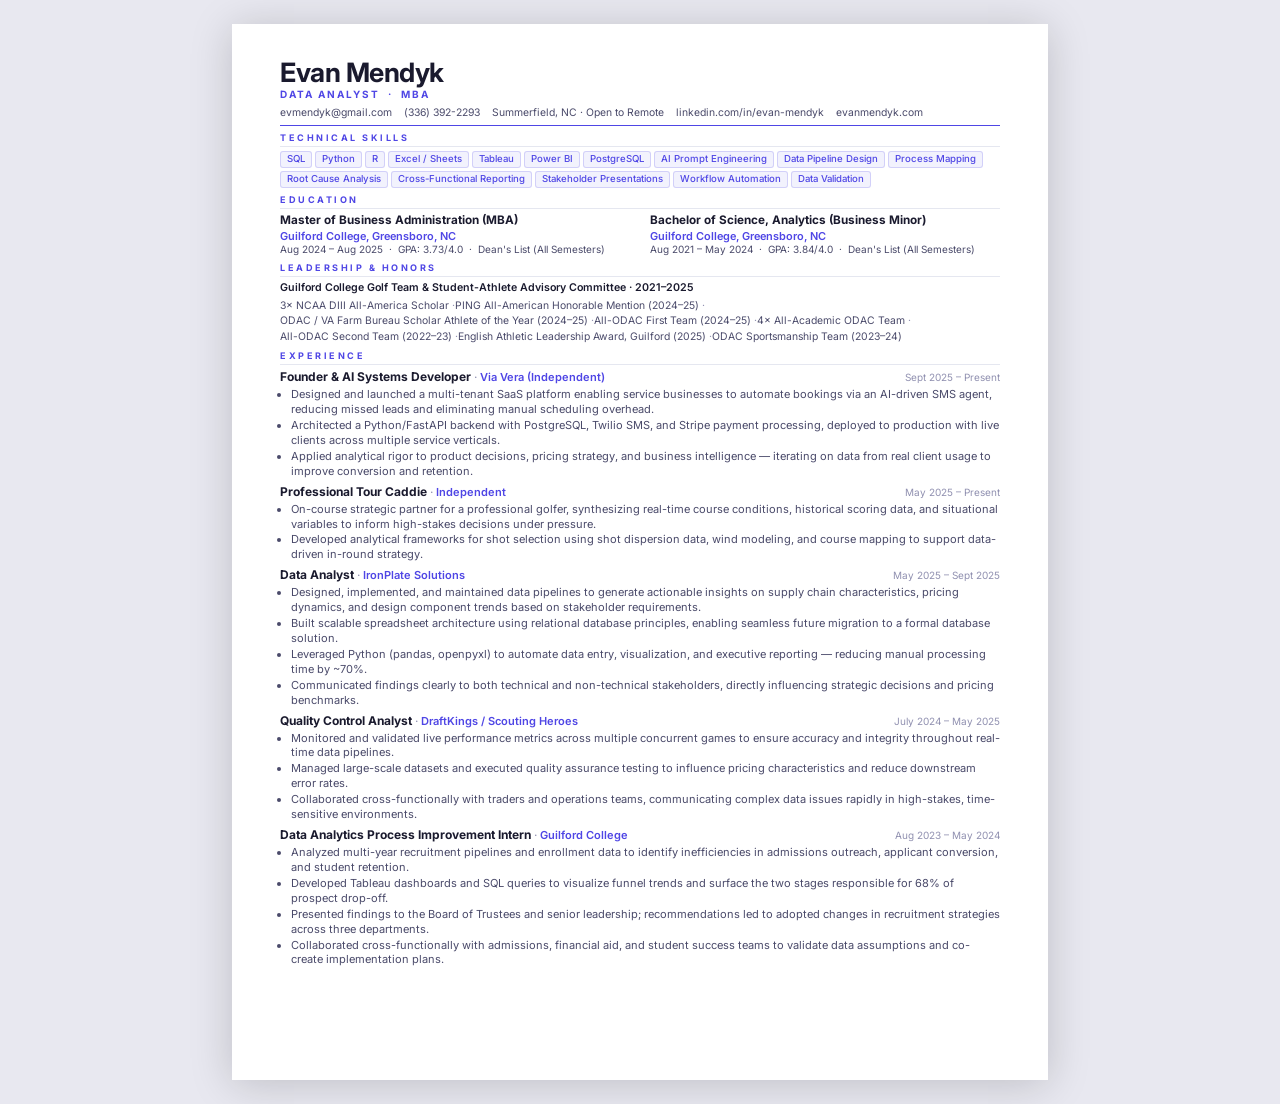
==== EvanMendyk_Resume.html @ d30ada5a "Add full portfolio with all project case studies" ====
<!DOCTYPE html>
<html lang="en">
<head>
  <meta charset="UTF-8">
  <meta name="viewport" content="width=device-width, initial-scale=1.0">
  <title>Evan Mendyk — Resume</title>
  <link href="https://fonts.googleapis.com/css2?family=Inter:wght@300;400;500;600;700&display=swap" rel="stylesheet">
  <style>
    :root {
      --accent: #4f46e5;
      --text: #1a1a2e;
      --muted: #4a4a6a;
      --dim: #9090b0;
      --border: #e5e7f0;
    }
    * { box-sizing: border-box; margin: 0; padding: 0; }

    body {
      font-family: 'Inter', sans-serif;
      background: #e8e8f0;
      display: flex;
      justify-content: center;
      padding: 24px;
    }

    .page-wrapper {
      width: 8.5in;
      height: 11in;
      overflow: hidden;
      box-shadow: 0 4px 40px rgba(0,0,0,0.18);
      flex-shrink: 0;
    }

    .page {
      width: 8.5in;
      height: 11in;
      background: #fff;
      padding: 0.36in 0.50in 0.28in;
      font-size: 9pt;
      line-height: 1.33;
      color: var(--text);
    }

    /* ── HEADER ── */
    .header {
      border-bottom: 1.5px solid var(--accent);
      padding-bottom: 6px;
      margin-bottom: 6px;
    }
    .name { font-size: 20pt; font-weight: 700; letter-spacing: -0.5px; line-height: 1; }
    .tagline { font-size: 7.5pt; color: var(--accent); font-weight: 700; letter-spacing: 2px; text-transform: uppercase; margin: 3px 0 4px; }
    .contact-row { display: flex; flex-wrap: wrap; gap: 1px 12px; font-size: 7.8pt; color: var(--muted); }
    .contact-row a { color: var(--muted); text-decoration: none; }

    /* ── SECTION ── */
    .section { margin-bottom: 6px; }
    .section-title {
      font-size: 6.8pt; font-weight: 700; letter-spacing: 2.5px;
      text-transform: uppercase; color: var(--accent);
      border-bottom: 1px solid var(--border);
      padding-bottom: 2px; margin-bottom: 4px;
    }

    /* ── SKILLS ── */
    .skills-list { display: flex; flex-wrap: wrap; gap: 3px; }
    .skill-tag {
      background: rgba(79,70,229,0.07); border: 1px solid rgba(79,70,229,0.2);
      color: var(--accent); padding: 1px 6px; border-radius: 3px;
      font-size: 7.2pt; font-weight: 500;
    }

    /* ── EDUCATION TWO-COL ── */
    .edu-grid {
      display: grid;
      grid-template-columns: 1fr 1fr;
      gap: 0 20px;
    }
    .edu-item { }
    .edu-degree { font-size: 8.8pt; font-weight: 700; }
    .edu-school { font-size: 8.2pt; color: var(--accent); font-weight: 600; }
    .edu-meta { font-size: 7.5pt; color: var(--muted); }

    /* ── HONORS (compact inline) ── */
    .honors-intro { font-size: 8pt; font-weight: 600; color: var(--text); margin-bottom: 3px; }
    .honors-list {
      display: flex; flex-wrap: wrap; gap: 2px 0;
      font-size: 7.8pt; color: var(--muted);
    }
    .honors-list span::after { content: ' · '; color: var(--dim); }
    .honors-list span:last-child::after { content: ''; }

    /* ── EXPERIENCE ── */
    .job { margin-bottom: 5px; }
    .job-header {
      display: flex; justify-content: space-between;
      align-items: baseline; gap: 4px;
    }
    .job-left { flex: 1; min-width: 0; }
    .job-title { font-size: 9pt; font-weight: 700; }
    .job-company { font-size: 8.3pt; color: var(--accent); font-weight: 600; }
    .sep { color: var(--dim); }
    .job-date { font-size: 7.5pt; color: var(--dim); white-space: nowrap; flex-shrink: 0; }
    .job ul { margin-top: 2px; padding-left: 11px; list-style: disc; }
    .job li { font-size: 8.3pt; color: var(--muted); line-height: 1.35; margin-bottom: 1px; }

    /* ── PRINT ── */
    @media print {
      body { background: white; padding: 0; display: block; }
      .page-wrapper { box-shadow: none; width: 100%; height: auto; overflow: visible; }
      .page { width: 100%; height: auto; }
    }
    @page { size: letter; margin: 0; }
  </style>
</head>
<body>
<div class="page-wrapper">
<div class="page">

  <!-- HEADER -->
  <div class="header">
    <div class="name">Evan Mendyk</div>
    <div class="tagline">Data Analyst &nbsp;·&nbsp; MBA</div>
    <div class="contact-row">
      <span>evmendyk@gmail.com</span>
      <span>(336) 392-2293</span>
      <span>Summerfield, NC · Open to Remote</span>
      <span><a href="https://www.linkedin.com/in/evan-mendyk-15996b225">linkedin.com/in/evan-mendyk</a></span>
      <span><a href="https://evanmendyk.com">evanmendyk.com</a></span>
    </div>
  </div>

  <!-- TECHNICAL SKILLS -->
  <div class="section">
    <div class="section-title">Technical Skills</div>
    <div class="skills-list">
      <span class="skill-tag">SQL</span>
      <span class="skill-tag">Python</span>
      <span class="skill-tag">R</span>
      <span class="skill-tag">Excel / Sheets</span>
      <span class="skill-tag">Tableau</span>
      <span class="skill-tag">Power BI</span>
      <span class="skill-tag">PostgreSQL</span>
      <span class="skill-tag">AI Prompt Engineering</span>
      <span class="skill-tag">Data Pipeline Design</span>
      <span class="skill-tag">Process Mapping</span>
      <span class="skill-tag">Root Cause Analysis</span>
      <span class="skill-tag">Cross-Functional Reporting</span>
      <span class="skill-tag">Stakeholder Presentations</span>
      <span class="skill-tag">Workflow Automation</span>
      <span class="skill-tag">Data Validation</span>
    </div>
  </div>

  <!-- EDUCATION -->
  <div class="section">
    <div class="section-title">Education</div>
    <div class="edu-grid">
      <div class="edu-item">
        <div class="edu-degree">Master of Business Administration (MBA)</div>
        <div class="edu-school">Guilford College, Greensboro, NC</div>
        <div class="edu-meta">Aug 2024 – Aug 2025 &nbsp;·&nbsp; GPA: 3.73/4.0 &nbsp;·&nbsp; Dean's List (All Semesters)</div>
      </div>
      <div class="edu-item">
        <div class="edu-degree">Bachelor of Science, Analytics (Business Minor)</div>
        <div class="edu-school">Guilford College, Greensboro, NC</div>
        <div class="edu-meta">Aug 2021 – May 2024 &nbsp;·&nbsp; GPA: 3.84/4.0 &nbsp;·&nbsp; Dean's List (All Semesters)</div>
      </div>
    </div>
  </div>

  <!-- LEADERSHIP & HONORS -->
  <div class="section">
    <div class="section-title">Leadership &amp; Honors</div>
    <div class="honors-intro">Guilford College Golf Team &amp; Student-Athlete Advisory Committee · 2021–2025</div>
    <div class="honors-list">
      <span>3× NCAA DIII All-America Scholar</span>
      <span>PING All-American Honorable Mention (2024–25)</span>
      <span>ODAC / VA Farm Bureau Scholar Athlete of the Year (2024–25)</span>
      <span>All-ODAC First Team (2024–25)</span>
      <span>4× All-Academic ODAC Team</span>
      <span>All-ODAC Second Team (2022–23)</span>
      <span>English Athletic Leadership Award, Guilford (2025)</span>
      <span>ODAC Sportsmanship Team (2023–24)</span>
    </div>
  </div>

  <!-- EXPERIENCE -->
  <div class="section">
    <div class="section-title">Experience</div>

    <div class="job">
      <div class="job-header">
        <div class="job-left">
          <span class="job-title">Founder &amp; AI Systems Developer</span>
          <span class="sep"> · </span>
          <span class="job-company">Via Vera (Independent)</span>
        </div>
        <span class="job-date">Sept 2025 – Present</span>
      </div>
      <ul>
        <li>Designed and launched a multi-tenant SaaS platform enabling service businesses to automate bookings via an AI-driven SMS agent, reducing missed leads and eliminating manual scheduling overhead.</li>
        <li>Architected a Python/FastAPI backend with PostgreSQL, Twilio SMS, and Stripe payment processing, deployed to production with live clients across multiple service verticals.</li>
        <li>Applied analytical rigor to product decisions, pricing strategy, and business intelligence — iterating on data from real client usage to improve conversion and retention.</li>
      </ul>
    </div>

    <div class="job">
      <div class="job-header">
        <div class="job-left">
          <span class="job-title">Professional Tour Caddie</span>
          <span class="sep"> · </span>
          <span class="job-company">Independent</span>
        </div>
        <span class="job-date">May 2025 – Present</span>
      </div>
      <ul>
        <li>On-course strategic partner for a professional golfer, synthesizing real-time course conditions, historical scoring data, and situational variables to inform high-stakes decisions under pressure.</li>
        <li>Developed analytical frameworks for shot selection using shot dispersion data, wind modeling, and course mapping to support data-driven in-round strategy.</li>
      </ul>
    </div>

    <div class="job">
      <div class="job-header">
        <div class="job-left">
          <span class="job-title">Data Analyst</span>
          <span class="sep"> · </span>
          <span class="job-company">IronPlate Solutions</span>
        </div>
        <span class="job-date">May 2025 – Sept 2025</span>
      </div>
      <ul>
        <li>Designed, implemented, and maintained data pipelines to generate actionable insights on supply chain characteristics, pricing dynamics, and design component trends based on stakeholder requirements.</li>
        <li>Built scalable spreadsheet architecture using relational database principles, enabling seamless future migration to a formal database solution.</li>
        <li>Leveraged Python (pandas, openpyxl) to automate data entry, visualization, and executive reporting — reducing manual processing time by ~70%.</li>
        <li>Communicated findings clearly to both technical and non-technical stakeholders, directly influencing strategic decisions and pricing benchmarks.</li>
      </ul>
    </div>

    <div class="job">
      <div class="job-header">
        <div class="job-left">
          <span class="job-title">Quality Control Analyst</span>
          <span class="sep"> · </span>
          <span class="job-company">DraftKings / Scouting Heroes</span>
        </div>
        <span class="job-date">July 2024 – May 2025</span>
      </div>
      <ul>
        <li>Monitored and validated live performance metrics across multiple concurrent games to ensure accuracy and integrity throughout real-time data pipelines.</li>
        <li>Managed large-scale datasets and executed quality assurance testing to influence pricing characteristics and reduce downstream error rates.</li>
        <li>Collaborated cross-functionally with traders and operations teams, communicating complex data issues rapidly in high-stakes, time-sensitive environments.</li>
      </ul>
    </div>

    <div class="job">
      <div class="job-header">
        <div class="job-left">
          <span class="job-title">Data Analytics Process Improvement Intern</span>
          <span class="sep"> · </span>
          <span class="job-company">Guilford College</span>
        </div>
        <span class="job-date">Aug 2023 – May 2024</span>
      </div>
      <ul>
        <li>Analyzed multi-year recruitment pipelines and enrollment data to identify inefficiencies in admissions outreach, applicant conversion, and student retention.</li>
        <li>Developed Tableau dashboards and SQL queries to visualize funnel trends and surface the two stages responsible for 68% of prospect drop-off.</li>
        <li>Presented findings to the Board of Trustees and senior leadership; recommendations led to adopted changes in recruitment strategies across three departments.</li>
        <li>Collaborated cross-functionally with admissions, financial aid, and student success teams to validate data assumptions and co-create implementation plans.</li>
      </ul>
    </div>

  </div>

</div><!-- .page -->
</div><!-- .page-wrapper -->
</body>
</html>
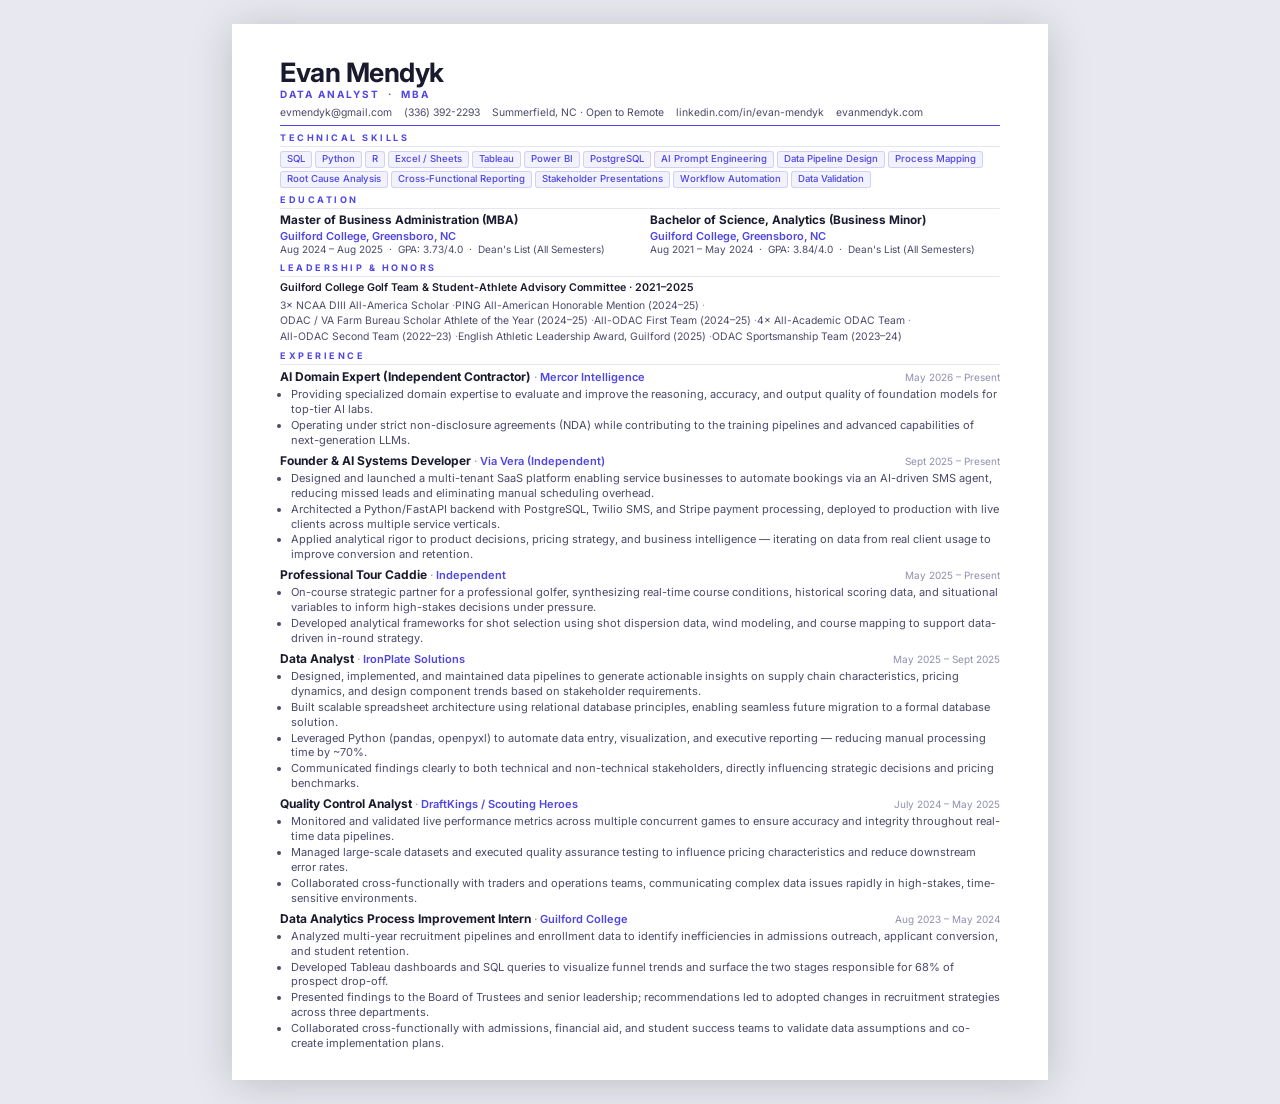
==== commit 5eb4af07: "Add Mercor Intelligence experience" ====
--- a/EvanMendyk_Resume.html
+++ b/EvanMendyk_Resume.html
@@ -191,6 +191,20 @@
     <div class="job">
       <div class="job-header">
         <div class="job-left">
+          <span class="job-title">AI Domain Expert (Independent Contractor)</span>
+          <span class="sep"> · </span>
+          <span class="job-company">Mercor Intelligence</span>
+        </div>
+        <span class="job-date">May 2026 – Present</span>
+      </div>
+      <ul>
+        <li>Providing specialized domain expertise to evaluate and improve the reasoning, accuracy, and output quality of foundation models for top-tier AI labs.</li>
+        <li>Operating under strict non-disclosure agreements (NDA) while contributing to the training pipelines and advanced capabilities of next-generation LLMs.</li>
+      </ul>
+    </div>
+    <div class="job">
+      <div class="job-header">
+        <div class="job-left">
           <span class="job-title">Founder &amp; AI Systems Developer</span>
           <span class="sep"> · </span>
           <span class="job-company">Via Vera (Independent)</span>
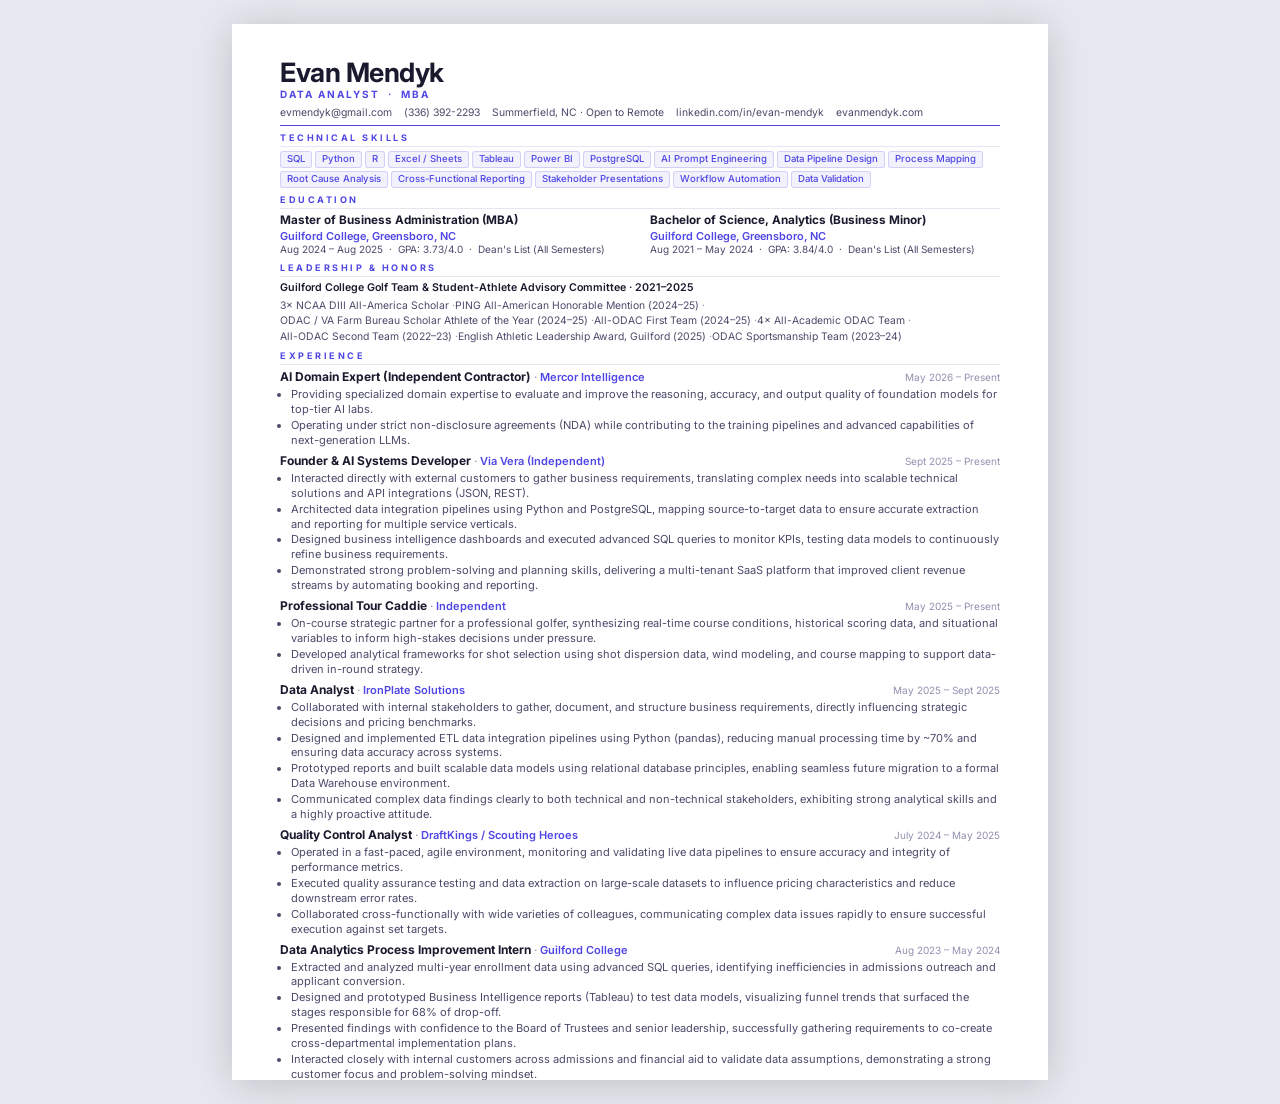
==== commit 96b4fbe0: "Tailor resume and portfolio for Business Solutions Analyst role" ====
--- a/EvanMendyk_Resume.html
+++ b/EvanMendyk_Resume.html
@@ -212,9 +212,10 @@
         <span class="job-date">Sept 2025 – Present</span>
       </div>
       <ul>
-        <li>Designed and launched a multi-tenant SaaS platform enabling service businesses to automate bookings via an AI-driven SMS agent, reducing missed leads and eliminating manual scheduling overhead.</li>
-        <li>Architected a Python/FastAPI backend with PostgreSQL, Twilio SMS, and Stripe payment processing, deployed to production with live clients across multiple service verticals.</li>
-        <li>Applied analytical rigor to product decisions, pricing strategy, and business intelligence — iterating on data from real client usage to improve conversion and retention.</li>
+        <li>Interacted directly with external customers to gather business requirements, translating complex needs into scalable technical solutions and API integrations (JSON, REST).</li>
+        <li>Architected data integration pipelines using Python and PostgreSQL, mapping source-to-target data to ensure accurate extraction and reporting for multiple service verticals.</li>
+        <li>Designed business intelligence dashboards and executed advanced SQL queries to monitor KPIs, testing data models to continuously refine business requirements.</li>
+        <li>Demonstrated strong problem-solving and planning skills, delivering a multi-tenant SaaS platform that improved client revenue streams by automating booking and reporting.</li>
       </ul>
     </div>
 
@@ -243,10 +244,10 @@
         <span class="job-date">May 2025 – Sept 2025</span>
       </div>
       <ul>
-        <li>Designed, implemented, and maintained data pipelines to generate actionable insights on supply chain characteristics, pricing dynamics, and design component trends based on stakeholder requirements.</li>
-        <li>Built scalable spreadsheet architecture using relational database principles, enabling seamless future migration to a formal database solution.</li>
-        <li>Leveraged Python (pandas, openpyxl) to automate data entry, visualization, and executive reporting — reducing manual processing time by ~70%.</li>
-        <li>Communicated findings clearly to both technical and non-technical stakeholders, directly influencing strategic decisions and pricing benchmarks.</li>
+        <li>Collaborated with internal stakeholders to gather, document, and structure business requirements, directly influencing strategic decisions and pricing benchmarks.</li>
+        <li>Designed and implemented ETL data integration pipelines using Python (pandas), reducing manual processing time by ~70% and ensuring data accuracy across systems.</li>
+        <li>Prototyped reports and built scalable data models using relational database principles, enabling seamless future migration to a formal Data Warehouse environment.</li>
+        <li>Communicated complex data findings clearly to both technical and non-technical stakeholders, exhibiting strong analytical skills and a highly proactive attitude.</li>
       </ul>
     </div>
 
@@ -260,9 +261,9 @@
         <span class="job-date">July 2024 – May 2025</span>
       </div>
       <ul>
-        <li>Monitored and validated live performance metrics across multiple concurrent games to ensure accuracy and integrity throughout real-time data pipelines.</li>
-        <li>Managed large-scale datasets and executed quality assurance testing to influence pricing characteristics and reduce downstream error rates.</li>
-        <li>Collaborated cross-functionally with traders and operations teams, communicating complex data issues rapidly in high-stakes, time-sensitive environments.</li>
+        <li>Operated in a fast-paced, agile environment, monitoring and validating live data pipelines to ensure accuracy and integrity of performance metrics.</li>
+        <li>Executed quality assurance testing and data extraction on large-scale datasets to influence pricing characteristics and reduce downstream error rates.</li>
+        <li>Collaborated cross-functionally with wide varieties of colleagues, communicating complex data issues rapidly to ensure successful execution against set targets.</li>
       </ul>
     </div>
 
@@ -276,10 +277,10 @@
         <span class="job-date">Aug 2023 – May 2024</span>
       </div>
       <ul>
-        <li>Analyzed multi-year recruitment pipelines and enrollment data to identify inefficiencies in admissions outreach, applicant conversion, and student retention.</li>
-        <li>Developed Tableau dashboards and SQL queries to visualize funnel trends and surface the two stages responsible for 68% of prospect drop-off.</li>
-        <li>Presented findings to the Board of Trustees and senior leadership; recommendations led to adopted changes in recruitment strategies across three departments.</li>
-        <li>Collaborated cross-functionally with admissions, financial aid, and student success teams to validate data assumptions and co-create implementation plans.</li>
+        <li>Extracted and analyzed multi-year enrollment data using advanced SQL queries, identifying inefficiencies in admissions outreach and applicant conversion.</li>
+        <li>Designed and prototyped Business Intelligence reports (Tableau) to test data models, visualizing funnel trends that surfaced the stages responsible for 68% of drop-off.</li>
+        <li>Presented findings with confidence to the Board of Trustees and senior leadership, successfully gathering requirements to co-create cross-departmental implementation plans.</li>
+        <li>Interacted closely with internal customers across admissions and financial aid to validate data assumptions, demonstrating a strong customer focus and problem-solving mindset.</li>
       </ul>
     </div>
 
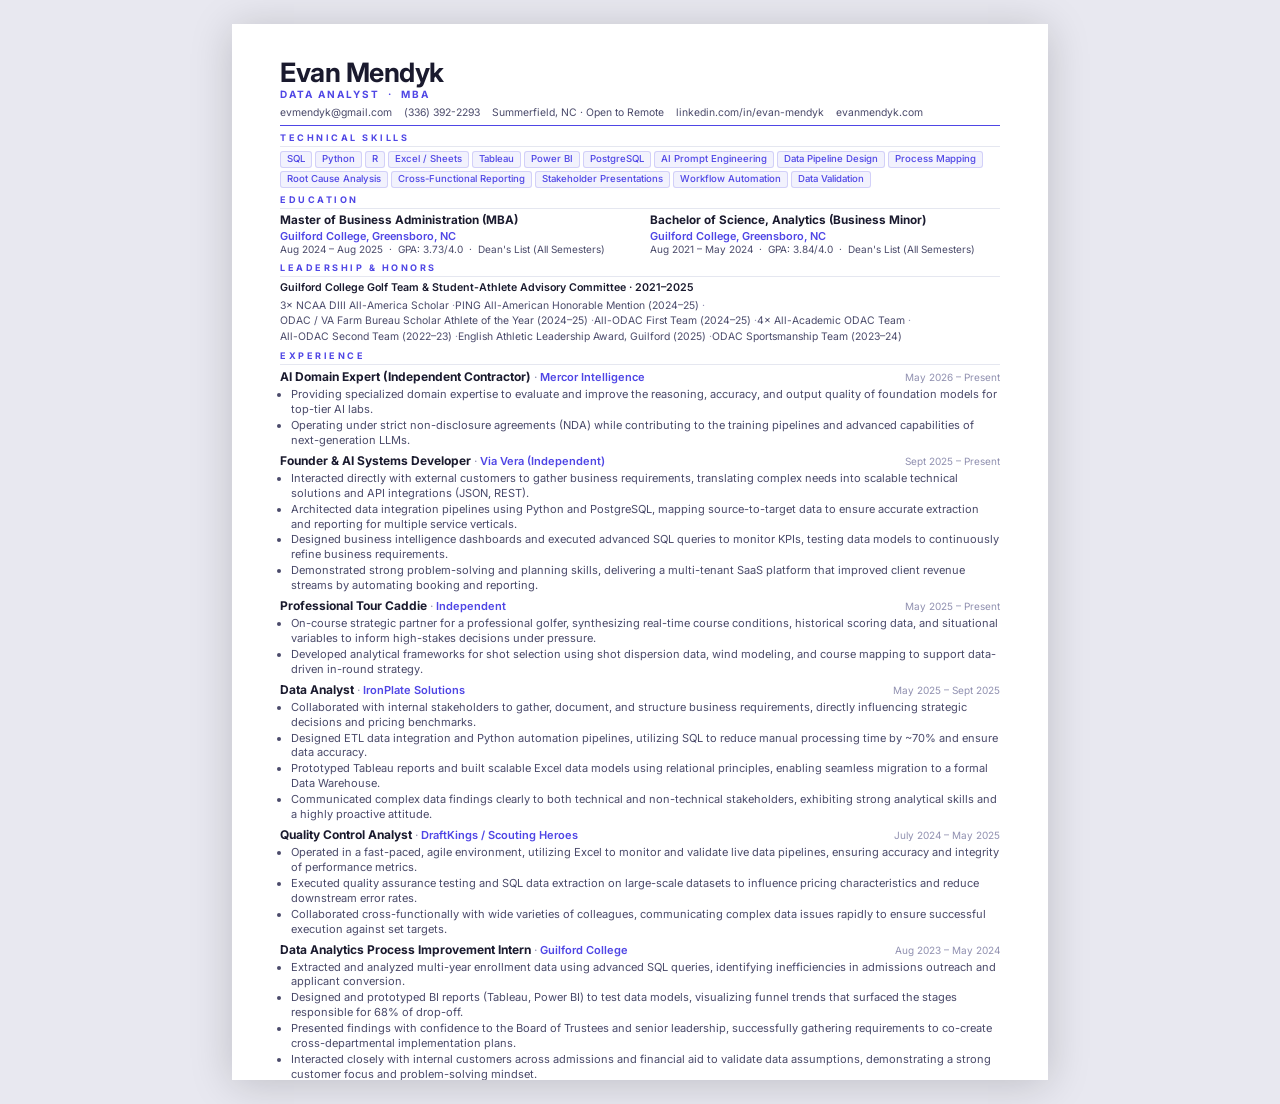
==== commit 907589ec: "Inject specific technical skills into role descriptions without expanding length" ====
--- a/EvanMendyk_Resume.html
+++ b/EvanMendyk_Resume.html
@@ -245,8 +245,8 @@
       </div>
       <ul>
         <li>Collaborated with internal stakeholders to gather, document, and structure business requirements, directly influencing strategic decisions and pricing benchmarks.</li>
-        <li>Designed and implemented ETL data integration pipelines using Python (pandas), reducing manual processing time by ~70% and ensuring data accuracy across systems.</li>
-        <li>Prototyped reports and built scalable data models using relational database principles, enabling seamless future migration to a formal Data Warehouse environment.</li>
+        <li>Designed ETL data integration and Python automation pipelines, utilizing SQL to reduce manual processing time by ~70% and ensure data accuracy.</li>
+        <li>Prototyped Tableau reports and built scalable Excel data models using relational principles, enabling seamless migration to a formal Data Warehouse.</li>
         <li>Communicated complex data findings clearly to both technical and non-technical stakeholders, exhibiting strong analytical skills and a highly proactive attitude.</li>
       </ul>
     </div>
@@ -261,8 +261,8 @@
         <span class="job-date">July 2024 – May 2025</span>
       </div>
       <ul>
-        <li>Operated in a fast-paced, agile environment, monitoring and validating live data pipelines to ensure accuracy and integrity of performance metrics.</li>
-        <li>Executed quality assurance testing and data extraction on large-scale datasets to influence pricing characteristics and reduce downstream error rates.</li>
+        <li>Operated in a fast-paced, agile environment, utilizing Excel to monitor and validate live data pipelines, ensuring accuracy and integrity of performance metrics.</li>
+        <li>Executed quality assurance testing and SQL data extraction on large-scale datasets to influence pricing characteristics and reduce downstream error rates.</li>
         <li>Collaborated cross-functionally with wide varieties of colleagues, communicating complex data issues rapidly to ensure successful execution against set targets.</li>
       </ul>
     </div>
@@ -278,7 +278,7 @@
       </div>
       <ul>
         <li>Extracted and analyzed multi-year enrollment data using advanced SQL queries, identifying inefficiencies in admissions outreach and applicant conversion.</li>
-        <li>Designed and prototyped Business Intelligence reports (Tableau) to test data models, visualizing funnel trends that surfaced the stages responsible for 68% of drop-off.</li>
+        <li>Designed and prototyped BI reports (Tableau, Power BI) to test data models, visualizing funnel trends that surfaced the stages responsible for 68% of drop-off.</li>
         <li>Presented findings with confidence to the Board of Trustees and senior leadership, successfully gathering requirements to co-create cross-departmental implementation plans.</li>
         <li>Interacted closely with internal customers across admissions and financial aid to validate data assumptions, demonstrating a strong customer focus and problem-solving mindset.</li>
       </ul>
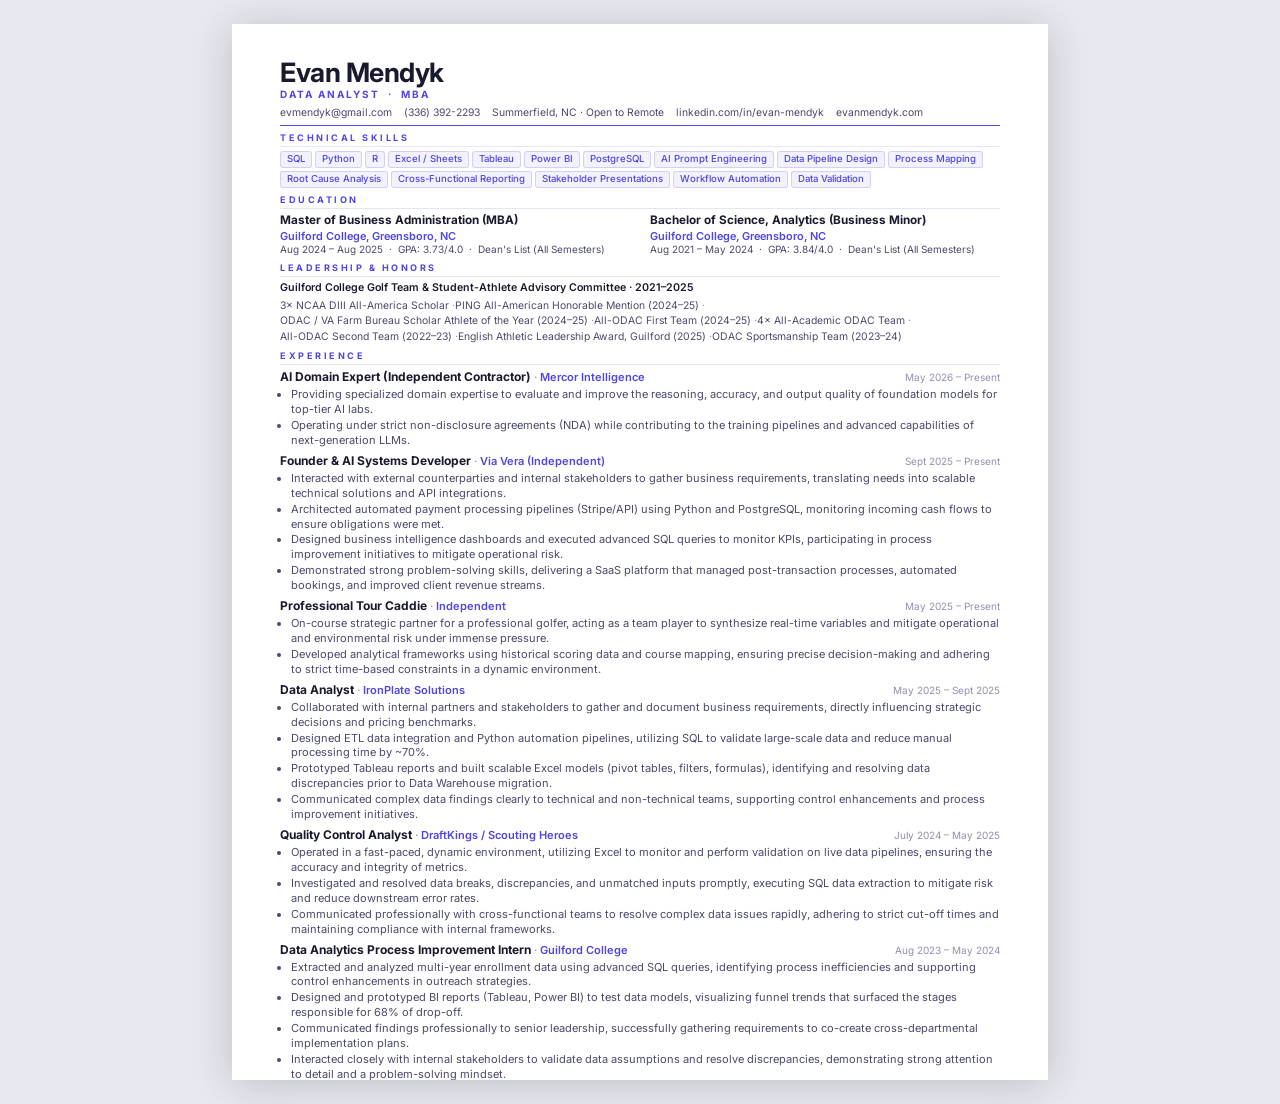
==== commit 14abf85c: "Tailor resume and portfolio descriptions for Trade Support Analyst role" ====
--- a/EvanMendyk_Resume.html
+++ b/EvanMendyk_Resume.html
@@ -212,10 +212,10 @@
         <span class="job-date">Sept 2025 – Present</span>
       </div>
       <ul>
-        <li>Interacted directly with external customers to gather business requirements, translating complex needs into scalable technical solutions and API integrations (JSON, REST).</li>
-        <li>Architected data integration pipelines using Python and PostgreSQL, mapping source-to-target data to ensure accurate extraction and reporting for multiple service verticals.</li>
-        <li>Designed business intelligence dashboards and executed advanced SQL queries to monitor KPIs, testing data models to continuously refine business requirements.</li>
-        <li>Demonstrated strong problem-solving and planning skills, delivering a multi-tenant SaaS platform that improved client revenue streams by automating booking and reporting.</li>
+        <li>Interacted with external counterparties and internal stakeholders to gather business requirements, translating needs into scalable technical solutions and API integrations.</li>
+        <li>Architected automated payment processing pipelines (Stripe/API) using Python and PostgreSQL, monitoring incoming cash flows to ensure obligations were met.</li>
+        <li>Designed business intelligence dashboards and executed advanced SQL queries to monitor KPIs, participating in process improvement initiatives to mitigate operational risk.</li>
+        <li>Demonstrated strong problem-solving skills, delivering a SaaS platform that managed post-transaction processes, automated bookings, and improved client revenue streams.</li>
       </ul>
     </div>
 
@@ -229,8 +229,8 @@
         <span class="job-date">May 2025 – Present</span>
       </div>
       <ul>
-        <li>On-course strategic partner for a professional golfer, synthesizing real-time course conditions, historical scoring data, and situational variables to inform high-stakes decisions under pressure.</li>
-        <li>Developed analytical frameworks for shot selection using shot dispersion data, wind modeling, and course mapping to support data-driven in-round strategy.</li>
+        <li>On-course strategic partner for a professional golfer, acting as a team player to synthesize real-time variables and mitigate operational and environmental risk under immense pressure.</li>
+        <li>Developed analytical frameworks using historical scoring data and course mapping, ensuring precise decision-making and adhering to strict time-based constraints in a dynamic environment.</li>
       </ul>
     </div>
 
@@ -244,10 +244,10 @@
         <span class="job-date">May 2025 – Sept 2025</span>
       </div>
       <ul>
-        <li>Collaborated with internal stakeholders to gather, document, and structure business requirements, directly influencing strategic decisions and pricing benchmarks.</li>
-        <li>Designed ETL data integration and Python automation pipelines, utilizing SQL to reduce manual processing time by ~70% and ensure data accuracy.</li>
-        <li>Prototyped Tableau reports and built scalable Excel data models using relational principles, enabling seamless migration to a formal Data Warehouse.</li>
-        <li>Communicated complex data findings clearly to both technical and non-technical stakeholders, exhibiting strong analytical skills and a highly proactive attitude.</li>
+        <li>Collaborated with internal partners and stakeholders to gather and document business requirements, directly influencing strategic decisions and pricing benchmarks.</li>
+        <li>Designed ETL data integration and Python automation pipelines, utilizing SQL to validate large-scale data and reduce manual processing time by ~70%.</li>
+        <li>Prototyped Tableau reports and built scalable Excel models (pivot tables, filters, formulas), identifying and resolving data discrepancies prior to Data Warehouse migration.</li>
+        <li>Communicated complex data findings clearly to technical and non-technical teams, supporting control enhancements and process improvement initiatives.</li>
       </ul>
     </div>
 
@@ -261,9 +261,9 @@
         <span class="job-date">July 2024 – May 2025</span>
       </div>
       <ul>
-        <li>Operated in a fast-paced, agile environment, utilizing Excel to monitor and validate live data pipelines, ensuring accuracy and integrity of performance metrics.</li>
-        <li>Executed quality assurance testing and SQL data extraction on large-scale datasets to influence pricing characteristics and reduce downstream error rates.</li>
-        <li>Collaborated cross-functionally with wide varieties of colleagues, communicating complex data issues rapidly to ensure successful execution against set targets.</li>
+        <li>Operated in a fast-paced, dynamic environment, utilizing Excel to monitor and perform validation on live data pipelines, ensuring the accuracy and integrity of metrics.</li>
+        <li>Investigated and resolved data breaks, discrepancies, and unmatched inputs promptly, executing SQL data extraction to mitigate risk and reduce downstream error rates.</li>
+        <li>Communicated professionally with cross-functional teams to resolve complex data issues rapidly, adhering to strict cut-off times and maintaining compliance with internal frameworks.</li>
       </ul>
     </div>
 
@@ -277,10 +277,10 @@
         <span class="job-date">Aug 2023 – May 2024</span>
       </div>
       <ul>
-        <li>Extracted and analyzed multi-year enrollment data using advanced SQL queries, identifying inefficiencies in admissions outreach and applicant conversion.</li>
+        <li>Extracted and analyzed multi-year enrollment data using advanced SQL queries, identifying process inefficiencies and supporting control enhancements in outreach strategies.</li>
         <li>Designed and prototyped BI reports (Tableau, Power BI) to test data models, visualizing funnel trends that surfaced the stages responsible for 68% of drop-off.</li>
-        <li>Presented findings with confidence to the Board of Trustees and senior leadership, successfully gathering requirements to co-create cross-departmental implementation plans.</li>
-        <li>Interacted closely with internal customers across admissions and financial aid to validate data assumptions, demonstrating a strong customer focus and problem-solving mindset.</li>
+        <li>Communicated findings professionally to senior leadership, successfully gathering requirements to co-create cross-departmental implementation plans.</li>
+        <li>Interacted closely with internal stakeholders to validate data assumptions and resolve discrepancies, demonstrating strong attention to detail and a problem-solving mindset.</li>
       </ul>
     </div>
 
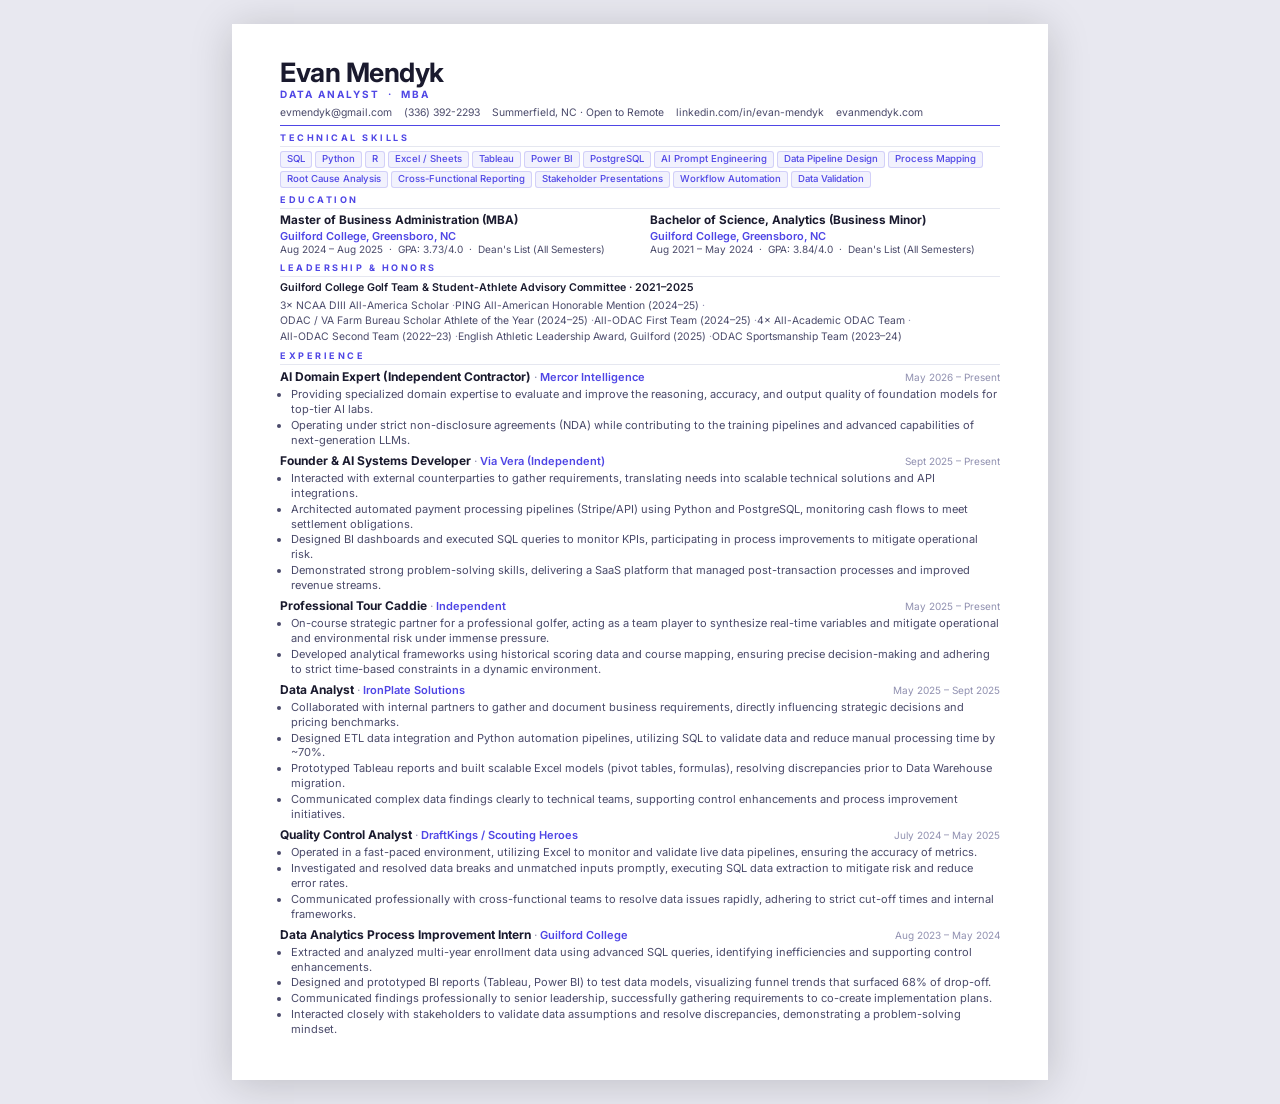
==== commit fd718600: "Shorten resume bullet points to fit strictly on 1 page" ====
--- a/EvanMendyk_Resume.html
+++ b/EvanMendyk_Resume.html
@@ -212,10 +212,10 @@
         <span class="job-date">Sept 2025 – Present</span>
       </div>
       <ul>
-        <li>Interacted with external counterparties and internal stakeholders to gather business requirements, translating needs into scalable technical solutions and API integrations.</li>
-        <li>Architected automated payment processing pipelines (Stripe/API) using Python and PostgreSQL, monitoring incoming cash flows to ensure obligations were met.</li>
-        <li>Designed business intelligence dashboards and executed advanced SQL queries to monitor KPIs, participating in process improvement initiatives to mitigate operational risk.</li>
-        <li>Demonstrated strong problem-solving skills, delivering a SaaS platform that managed post-transaction processes, automated bookings, and improved client revenue streams.</li>
+        <li>Interacted with external counterparties to gather requirements, translating needs into scalable technical solutions and API integrations.</li>
+        <li>Architected automated payment processing pipelines (Stripe/API) using Python and PostgreSQL, monitoring cash flows to meet settlement obligations.</li>
+        <li>Designed BI dashboards and executed SQL queries to monitor KPIs, participating in process improvements to mitigate operational risk.</li>
+        <li>Demonstrated strong problem-solving skills, delivering a SaaS platform that managed post-transaction processes and improved revenue streams.</li>
       </ul>
     </div>
 
@@ -244,10 +244,10 @@
         <span class="job-date">May 2025 – Sept 2025</span>
       </div>
       <ul>
-        <li>Collaborated with internal partners and stakeholders to gather and document business requirements, directly influencing strategic decisions and pricing benchmarks.</li>
-        <li>Designed ETL data integration and Python automation pipelines, utilizing SQL to validate large-scale data and reduce manual processing time by ~70%.</li>
-        <li>Prototyped Tableau reports and built scalable Excel models (pivot tables, filters, formulas), identifying and resolving data discrepancies prior to Data Warehouse migration.</li>
-        <li>Communicated complex data findings clearly to technical and non-technical teams, supporting control enhancements and process improvement initiatives.</li>
+        <li>Collaborated with internal partners to gather and document business requirements, directly influencing strategic decisions and pricing benchmarks.</li>
+        <li>Designed ETL data integration and Python automation pipelines, utilizing SQL to validate data and reduce manual processing time by ~70%.</li>
+        <li>Prototyped Tableau reports and built scalable Excel models (pivot tables, formulas), resolving discrepancies prior to Data Warehouse migration.</li>
+        <li>Communicated complex data findings clearly to technical teams, supporting control enhancements and process improvement initiatives.</li>
       </ul>
     </div>
 
@@ -261,9 +261,9 @@
         <span class="job-date">July 2024 – May 2025</span>
       </div>
       <ul>
-        <li>Operated in a fast-paced, dynamic environment, utilizing Excel to monitor and perform validation on live data pipelines, ensuring the accuracy and integrity of metrics.</li>
-        <li>Investigated and resolved data breaks, discrepancies, and unmatched inputs promptly, executing SQL data extraction to mitigate risk and reduce downstream error rates.</li>
-        <li>Communicated professionally with cross-functional teams to resolve complex data issues rapidly, adhering to strict cut-off times and maintaining compliance with internal frameworks.</li>
+        <li>Operated in a fast-paced environment, utilizing Excel to monitor and validate live data pipelines, ensuring the accuracy of metrics.</li>
+        <li>Investigated and resolved data breaks and unmatched inputs promptly, executing SQL data extraction to mitigate risk and reduce error rates.</li>
+        <li>Communicated professionally with cross-functional teams to resolve data issues rapidly, adhering to strict cut-off times and internal frameworks.</li>
       </ul>
     </div>
 
@@ -277,10 +277,10 @@
         <span class="job-date">Aug 2023 – May 2024</span>
       </div>
       <ul>
-        <li>Extracted and analyzed multi-year enrollment data using advanced SQL queries, identifying process inefficiencies and supporting control enhancements in outreach strategies.</li>
-        <li>Designed and prototyped BI reports (Tableau, Power BI) to test data models, visualizing funnel trends that surfaced the stages responsible for 68% of drop-off.</li>
-        <li>Communicated findings professionally to senior leadership, successfully gathering requirements to co-create cross-departmental implementation plans.</li>
-        <li>Interacted closely with internal stakeholders to validate data assumptions and resolve discrepancies, demonstrating strong attention to detail and a problem-solving mindset.</li>
+        <li>Extracted and analyzed multi-year enrollment data using advanced SQL queries, identifying inefficiencies and supporting control enhancements.</li>
+        <li>Designed and prototyped BI reports (Tableau, Power BI) to test data models, visualizing funnel trends that surfaced 68% of drop-off.</li>
+        <li>Communicated findings professionally to senior leadership, successfully gathering requirements to co-create implementation plans.</li>
+        <li>Interacted closely with stakeholders to validate data assumptions and resolve discrepancies, demonstrating a problem-solving mindset.</li>
       </ul>
     </div>
 
